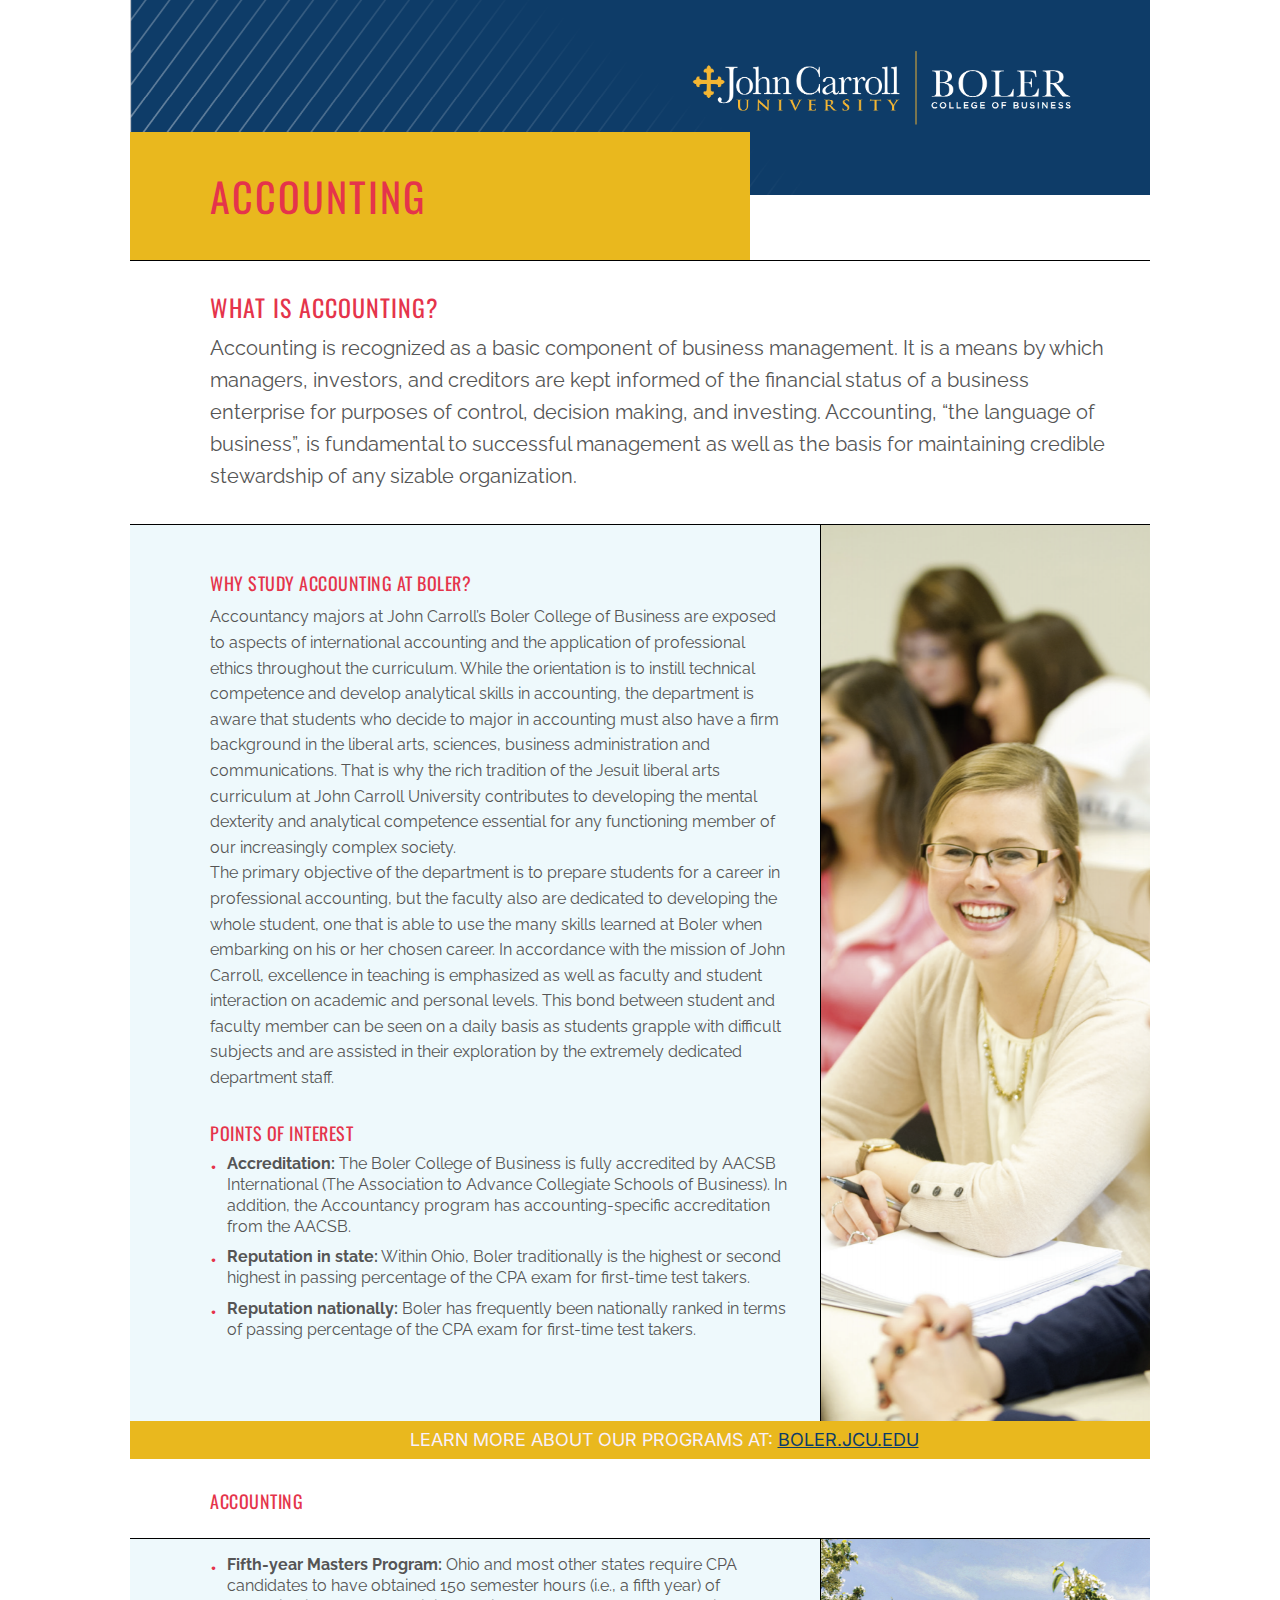
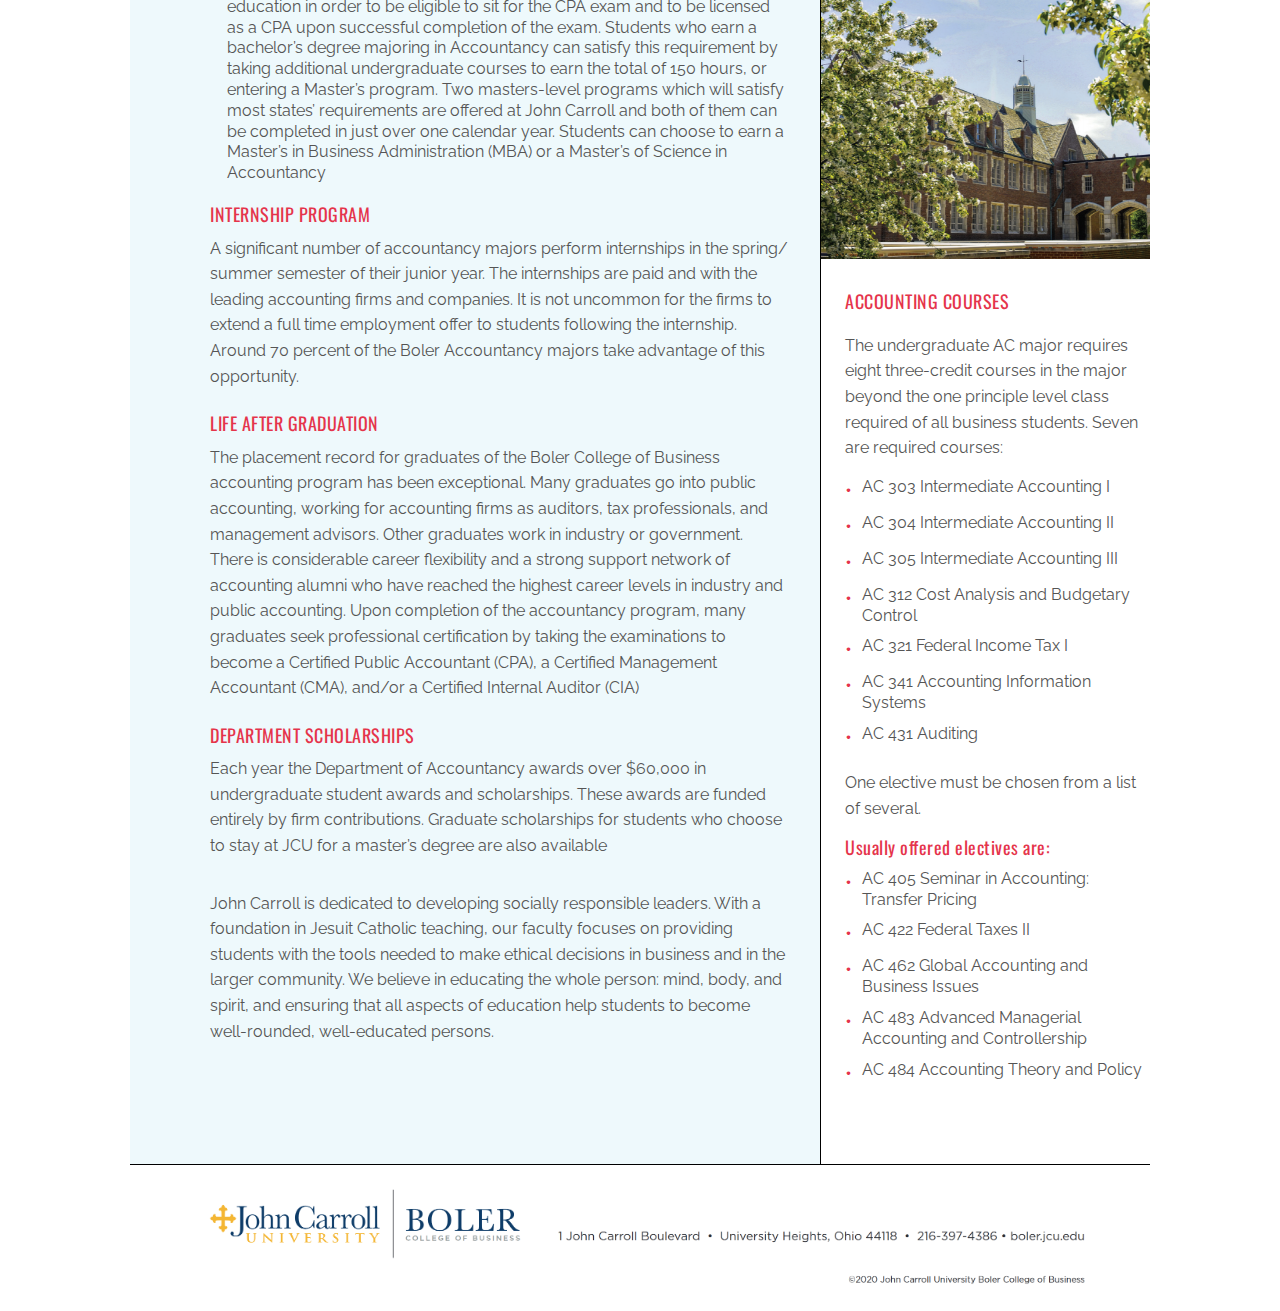
==== accounting.html @ 56999e96 "scott work done" ====
<!DOCTYPE html>
<html lang="en">
<head>
    <meta charset="UTF-8">
    <link rel="stylesheet" href="sass/main.css">
    <title>John Carroll University | Boler College of Business | Accounting</title>
</head>
<body>

<!--Section 0 | Section Header (Logo + Main Navigation)-->
<header class="header">
<!--    <img src="images/jcu-banner.png" alt="Logo" class="logo">-->
    <img src="images/banner-hero.png" alt="Logo" class="logo">
<!--    <nav class="main-nav"></nav>-->

</header>

<!--Section 1 | Section Hero (Hero text box + Hero image box)-->
<section class="section-hero">
    <div class="hero">
        <div class="hero-text-box">
            <h1 class="heading-one letter-space-2">
                ACCOUNTING
            </h1>
        </div>
        <!--    <div class="hero-img-box"></div>-->
    </div>

</section>

<!--Section 2 | Section Intro-->
<section class="section-intro">
    <div class="container pd-tp-32 pd-bm-32 bd-tp-1 bd-bm-1">
        <h2 class="heading-two letter-space-1">
            WHAT IS ACCOUNTING?
        </h2>
        <p class="default-para font-size-20 line-height-16">
            Accounting is recognized as a basic component of business management. It is a means
            by which managers, investors, and creditors are kept informed of the financial status of a
            business enterprise for purposes of control, decision making, and investing. Accounting,
            “the language of business”, is fundamental to successful management as well as the basis
            for maintaining credible stewardship of any sizable organization.
        </p>
    </div>
</section>

<!--Section 3 | Section Features/Overview-->
<section class="section-overview">
    <div class="container display-flex pd-rt-0">
        <div class="container-text-box flex-65p pd-rt-32 pd-bm-80 pd-tp-48 bd-rt-1">
            <h3 class="heading-three letter-space-05">
                WHY STUDY ACCOUNTING AT BOLER?
            </h3>
            <p class="para line-height-16">
                Accountancy majors at John Carroll’s Boler College of Business are exposed to
                aspects of international accounting and the application of professional ethics
                throughout the curriculum. While the orientation is to instill technical competence
                and develop analytical skills in accounting, the department is aware that students
                who decide to major in accounting must also have a firm background in the liberal
                arts, sciences, business administration and communications. That is why the rich
                tradition of the Jesuit liberal arts curriculum at John Carroll University contributes
                to developing the mental dexterity and analytical competence essential for any
                functioning member of our increasingly complex society.
            </p>
            <p class="para line-height-16">
                The primary objective of the department is to prepare students for a career in
                professional accounting, but the faculty also are dedicated to developing the
                whole student, one that is able to use the many skills learned at Boler when
                embarking on his or her chosen career. In accordance with the mission of John
                Carroll, excellence in teaching is emphasized as well as faculty and student interaction on academic and personal levels. This bond between student and faculty
                member can be seen on a daily basis as students grapple with difficult subjects
                and are assisted in their exploration by the extremely dedicated department staff.
            </p>

            <h3 class="heading-three letter-space-05 pd-tp-32">
                POINTS OF INTEREST
            </h3>
           <ul class="unordered-list">
               <li>
                   <span class="list-style">&bull;</span>
                   <p><strong>Accreditation: </strong>The Boler College of Business is fully accredited by AACSB
                       International (The Association to Advance Collegiate Schools of Business).
                       In addition, the Accountancy program has accounting-specific accreditation
                       from the AACSB.
                   </p>
               </li>
               <li><span class="list-style">&bull;</span>
                   <p><strong>Reputation in state:</strong> Within Ohio, Boler traditionally is the highest or second
                       highest in passing percentage of the CPA exam for first-time test takers.</p>
               </li>
               <li><span class="list-style">&bull;</span>
                   <p><strong>Reputation nationally:</strong> Boler has frequently been nationally ranked in terms
                       of passing percentage of the CPA exam for first-time test takers.</p>
               </li>

           </ul>

        </div>
        <div class="container-img-box accounting-1 flex-35p">
<!--            <img src="images/img-1.jpg" alt="boler student" class="overview-img" >-->
        </div>

    </div>
</section>

<section class="section-bar">
    <div class="container">
        <p class="font-size-18 grape-00 upper">Learn More about Our Programs at: 
            <span class="bar-span">
                <a href="https://boler.jcu.edu/" class="page-link">Boler.jcu.edu</a>
            </span>
        </p>
    </div>
</section>

<section class="section-break">
    <div class="container bd-bm-1">
        <h3 class="heading-three letter-space-05 pd-tp-32 pd-bm-16">
Accounting
        </h3>
    </div>
</section>

<!--Section 5-->
<section class="section-overview">
    <div class="container display-flex pd-rt-0 bd-bm-1">
        <div class="container-text-box flex-65p pd-rt-32 pd-bm-96 pd-tp-16 bd-rt-1 ">
          <!--  <h3 class="heading-three letter-space-05">
                WHERE DO ALUMNI GO AFTER GRADUATION?
            </h3>-->
            <ul class="unordered-list">
                <li><span class="list-style">&bull;</span>
                    <p><strong>Fifth-year Masters Program:</strong> Ohio and most other states require CPA
                        candidates to have obtained 150 semester hours (i.e., a fifth year) of
                        education in order to be eligible to sit for the CPA exam and to be licensed
                        as a CPA upon successful completion of the exam. Students who earn a
                        bachelor’s degree majoring in Accountancy can satisfy this requirement by
                        taking additional undergraduate courses to earn the total of 150 hours, or
                        entering a Master’s program. Two masters-level programs which will satisfy
                        most states’ requirements are offered at John Carroll and both of them
                        can be completed in just over one calendar year. Students can choose to
                        earn a Master’s in Business Administration (MBA) or a Master’s of Science
                        in Accountancy</p>
                </li>
            </ul>

              <h3 class="heading-three letter-space-05">
                  INTERNSHIP PROGRAM
              </h3>
            <p class="para line-height-16 mg-bm-24">
                A significant number of accountancy majors perform internships in the spring/
                summer semester of their junior year. The internships are paid and with the
                leading accounting firms and companies. It is not uncommon for the firms to
                extend a full time employment offer to students following the internship. Around
                70 percent of the Boler Accountancy majors take advantage of this opportunity.
            </p>

              <h3 class="heading-three letter-space-05">
                  LIFE AFTER GRADUATION
              </h3>
            <p class="para line-height-16 mg-bm-24">
                The placement record for graduates of the Boler College of Business accounting
                program has been exceptional. Many graduates go into public accounting,
                working for accounting firms as auditors, tax professionals, and management
                advisors. Other graduates work in industry or government. There is considerable
                career flexibility and a strong support network of accounting alumni who have
                reached the highest career levels in industry and public accounting.
                Upon completion of the accountancy program, many graduates seek professional
                certification by taking the examinations to become a Certified Public Accountant
                (CPA), a Certified Management Accountant (CMA), and/or a Certified Internal
                Auditor (CIA)
            </p>
              <h3 class="heading-three letter-space-05">
                  DEPARTMENT SCHOLARSHIPS
              </h3>
            <p class="para line-height-16 mg-bm-32">
                Each year the Department of Accountancy awards over $60,000 in
                undergraduate student awards and scholarships. These awards are funded
                entirely by firm contributions. Graduate scholarships for students who choose
                to stay at JCU for a master’s degree are also available
            </p>


            <p class="para line-height-16 mg-bm-24">
                John Carroll is dedicated to developing socially responsible leaders. With
                a foundation in Jesuit Catholic teaching, our faculty focuses on providing
                students with the tools needed to make ethical decisions in business and
                in the larger community. We believe in educating the whole person: mind,
                body, and spirit, and ensuring that all aspects of education help students to
                become well-rounded, well-educated persons.
            </p>

        </div>
        <div class="container-img-text-box bg-white flex-35p">
            <div class="container-img-box-3">
                <!--            <img src="images/img-1.jpg" alt="boler student" class="overview-img" >-->

            </div>

            <div class="text-container pd-lt-24">
                <h3 class="heading-three letter-space-05 pd-tp-32">
                    ACCOUNTING COURSES
                </h3>
                <br>

                <p class="para line-height-16 mg-bm-16">
                    The undergraduate AC major requires eight
                    three-credit courses in the major beyond the one
                    principle level class required of all business
                    students. Seven are required courses:
                </p>

                <ul class="unordered-list">
                    <li><span class="list-style">&bull;</span>
                        AC 303 Intermediate Accounting I
                    </li>
                    <li><span class="list-style">&bull;</span>
                        AC 304 Intermediate Accounting II
                    </li>
                    <li><span class="list-style">&bull;</span>
                        AC 305 Intermediate Accounting III
                    </li>
                    <li><span class="list-style">&bull;</span>
                        AC 312 Cost Analysis and Budgetary Control
                    </li>
                    <li><span class="list-style">&bull;</span>
                        AC 321 Federal Income Tax I
                    </li>
                    <li><span class="list-style">&bull;</span>
                        AC 341 Accounting Information Systems
                    </li>
                    <li><span class="list-style">&bull;</span>
                        AC 431 Auditing
                    </li>
                </ul>

                <p class="para line-height-16 mg-bm-16">
                    One elective must be chosen from a list
                    of several.
                </p>

                <h3 class="heading-three letter-space-05 text-none">
                    Usually offered electives are:
                </h3>
                <ul class="unordered-list">
                    <li><span class="list-style">&bull;</span>AC 405 Seminar in Accounting: Transfer Pricing</li>
                    <li><span class="list-style">&bull;</span>AC 422 Federal Taxes II</li>
                    <li><span class="list-style">&bull;</span>AC 462 Global Accounting and Business Issues</li>
                    <li><span class="list-style">&bull;</span>AC 483 Advanced Managerial Accounting and
                        Controllership</li>
                    <li><span class="list-style">&bull;</span>AC 484 Accounting Theory and Policy</li>
                </ul>

            </div>



        </div>


    </div>
</section>

<footer class="footer">
    <img src="images/banner-jcu-footer.png" alt="Logo" class="logo">
</footer>


</body>
</html>
---- sass/main.css ----
@import url("https://fonts.googleapis.com/css2?family=Cardo:ital,wght@0,400;0,700;1,400&display=swap");
@import url("https://fonts.googleapis.com/css2?family=Inter:wght@400;500;700&display=swap");
@import url("https://fonts.googleapis.com/css2?family=Lora:ital,wght@0,400;0,700;1,700&display=swap");
@import url("https://fonts.googleapis.com/css2?family=Oswald:wght@300;400;500&display=swap");
@import url("https://fonts.googleapis.com/css2?family=Raleway:wght@400;500;600&display=swap");
.container {
  max-width: 102rem;
  margin: 0 auto;
  padding: 0 3.2rem 0 8rem;
}

* {
  margin: 0;
  padding: 0;
  box-sizing: border-box;
}

html {
  font-size: 62.5%;
}

body {
  font-family: "Inter", sans-serif;
  line-height: 1;
  font-weight: 400;
  color: #555;
}

/*1. GRAY*/
.bg-gray-00 {
  background-color: #f8f9fa;
}

.bg-gray-02 {
  background-color: #e9ecef;
}

.bg-gray-04 {
  background-color: #ced4da;
}

.bg-gray-05 {
  background-color: #adb5bd;
}

.bg-gray-07 {
  background-color: #495057;
}

.bg-gray-09 {
  background-color: #212529;
}

.bg-red-00 {
  background-color: #fff5f5;
}

.bg-red-02 {
  background-color: #ffc9c9;
}

.bg-red-04 {
  background-color: #ff8787;
}

.bg-red-05 {
  background-color: #ff6b6b;
}

.bg-red-07 {
  background-color: #f03e3e;
}

.bg-red-09 {
  background-color: #c92a2a;
}

.bg-pink-00 {
  background-color: #fff0f6;
}

.bg-pink-02 {
  background-color: #fcc2d7;
}

.bg-pink-04 {
  background-color: #f783ac;
}

.bg-pink-05 {
  background-color: #f06595;
}

.bg-pink-07 {
  background-color: #d6336c;
}

.bg-pink-09 {
  background-color: #a61e4d;
}

.bg-grape-00 {
  background-color: #f8f0fc;
}

.bg-grape-02 {
  background-color: #eebefa;
}

.bg-grape-04 {
  background-color: #da77f2;
}

.bg-grape-05 {
  background-color: #cc5de8;
}

.bg-grape-07 {
  background-color: #ae3ec9;
}

.bg-grape-09 {
  background-color: #862e9c;
}

.bg-magenta-00 {
  background-color: #f8f0fc;
}

.bg-magenta-02 {
  background-color: #eebefa;
}

.bg-magenta-04 {
  background-color: #da77f2;
}

.bg-magenta-05 {
  background-color: #cc5de8;
}

.bg-magenta-07 {
  background-color: #ae3ec9;
}

.bg-magenta-09 {
  background-color: #862e9c;
}

.bg-fuchsia-00 {
  background-color: #f8f0fc;
}

.bg-fuchsia-02 {
  background-color: #eebefa;
}

.bg-fuchsia-04 {
  background-color: #da77f2;
}

.bg-fuchsia-05 {
  background-color: #cc5de8;
}

.bg-fuchsia-07 {
  background-color: #ae3ec9;
}

.bg-fuchsia-09 {
  background-color: #862e9c;
}

.bg-violet-00 {
  background-color: #f3f0ff;
}

.bg-violet-02 {
  background-color: #d0bfff;
}

.bg-violet-04 {
  background-color: #9775fa;
}

.bg-violet-05 {
  background-color: #845ef7;
}

.bg-violet-07 {
  background-color: #6D28D9;
}

.bg-violet-09 {
  background-color: #4C1D95;
}

.bg-purple-00 {
  background-color: #f3f0ff;
}

.bg-purple-02 {
  background-color: #d0bfff;
}

.bg-purple-04 {
  background-color: #9775fa;
}

.bg-purple-05 {
  background-color: #845ef7;
}

.bg-purple-07 {
  background-color: #7048e8;
}

.bg-purple-09 {
  background-color: #5f3dc4;
}

.bg-blue-00 {
  background-color: #e7f5ff;
}

.bg-blue-02 {
  background-color: #a5d8ff;
}

.bg-blue-04 {
  background-color: #4dabf7;
}

.bg-blue-05 {
  background-color: #339af0;
}

.bg-blue-07 {
  background-color: #1c7ed6;
}

.bg-blue-09 {
  background-color: #1864ab;
}

.bg-cyan-00 {
  background-color: #e3fafc;
}

.bg-cyan-02 {
  background-color: #99e9f2;
}

.bg-cyan-04 {
  background-color: #3bc9db;
}

.bg-cyan-05 {
  background-color: #22b8cf;
}

.bg-cyan-07 {
  background-color: #1098ad;
}

.bg-cyan-09 {
  background-color: #0b7285;
}

.bg-teal-00 {
  background-color: #e6fcf5;
}

.bg-teal-02 {
  background-color: #96f2d7;
}

.bg-teal-04 {
  background-color: #38d9a9;
}

.bg-teal-05 {
  background-color: #20c997;
}

.bg-teal-07 {
  background-color: #0ca678;
}

.bg-teal-09 {
  background-color: #087f5b;
}

.bg-green-00 {
  background-color: #ebfbee;
}

.bg-green-02 {
  background-color: #b2f2bb;
}

.bg-green-04 {
  background-color: #69db7c;
}

.bg-green-05 {
  background-color: #51cf66;
}

.bg-green-07 {
  background-color: #37b24d;
}

.bg-green-09 {
  background-color: #2b8a3e;
}

.bg-yellow-00 {
  background-color: #fff9db;
}

.bg-yellow-02 {
  background-color: #ffec99;
}

.bg-yellow-04 {
  background-color: #ffd43b;
}

.bg-yellow-05 {
  background-color: #fcc419;
}

.bg-yellow-07 {
  background-color: #f59f00;
}

.bg-yellow-09 {
  background-color: #e67700;
}

.bg-orange-00 {
  background-color: #fff4e6;
}

.bg-orange-02 {
  background-color: #ffd8a8;
}

.bg-orange-04 {
  background-color: #ffa94d;
}

.bg-orange-05 {
  background-color: #ff922b;
}

.bg-orange-07 {
  background-color: #f76707;
}

.bg-orange-09 {
  background-color: #d9480f;
}

.bg-white {
  background-color: #fff;
}

.bg-black {
  background-color: #000;
}

/*1. GRAY*/
.gray-00 {
  color: #f8f9fa;
}

.gray-02 {
  color: #e9ecef;
}

.gray-04 {
  color: #ced4da;
}

.gray-05 {
  color: #adb5bd;
}

.gray-07 {
  color: #495057;
}

.gray-09 {
  color: #212529;
}

.red-00 {
  color: #fff5f5;
}

.red-02 {
  color: #ffc9c9;
}

.red-04 {
  color: #ff8787;
}

.red-05 {
  color: #ff6b6b;
}

.red-07 {
  color: #f03e3e;
}

.red-09 {
  color: #c92a2a;
}

.pink-00 {
  color: #fff0f6;
}

.pink-02 {
  color: #fcc2d7;
}

.pink-04 {
  color: #f783ac;
}

.pink-05 {
  color: #f06595;
}

.pink-07 {
  color: #d6336c;
}

.pink-09 {
  color: #a61e4d;
}

.grape-00 {
  color: #f8f0fc;
}

.grape-02 {
  color: #eebefa;
}

.grape-04 {
  color: #da77f2;
}

.grape-05 {
  color: #cc5de8;
}

.grape-07 {
  color: #ae3ec9;
}

.grape-09 {
  color: #862e9c;
}

.magenta-00 {
  color: #f8f0fc;
}

.magenta-02 {
  color: #eebefa;
}

.magenta-04 {
  color: #da77f2;
}

.magenta-05 {
  color: #cc5de8;
}

.magenta-07 {
  color: #ae3ec9;
}

.magenta-09 {
  color: #862e9c;
}

.fuchsia-00 {
  color: #f8f0fc;
}

.fuchsia-02 {
  color: #eebefa;
}

.fuchsia-04 {
  color: #da77f2;
}

.fuchsia-05 {
  color: #cc5de8;
}

.fuchsia-07 {
  color: #ae3ec9;
}

.fuchsia-09 {
  color: #862e9c;
}

.violet-00 {
  color: #f3f0ff;
}

.violet-02 {
  color: #d0bfff;
}

.violet-04 {
  color: #9775fa;
}

.violet-05 {
  color: #845ef7;
}

.violet-07 {
  color: #6D28D9;
}

.violet-09 {
  color: #4C1D95;
}

.purple-00 {
  color: #f3f0ff;
}

.purple-02 {
  color: #d0bfff;
}

.purple-04 {
  color: #9775fa;
}

.purple-05 {
  color: #845ef7;
}

.purple-07 {
  color: #7048e8;
}

.purple-09 {
  color: #5f3dc4;
}

.blue-00 {
  color: #e7f5ff;
}

.blue-02 {
  color: #a5d8ff;
}

.blue-04 {
  color: #4dabf7;
}

.blue-05 {
  color: #339af0;
}

.blue-07 {
  color: #1c7ed6;
}

.blue-09 {
  color: #1864ab;
}

.cyan-00 {
  color: #e3fafc;
}

.cyan-02 {
  color: #99e9f2;
}

.cyan-04 {
  color: #3bc9db;
}

.cyan-05 {
  color: #22b8cf;
}

.cyan-07 {
  color: #1098ad;
}

.cyan-09 {
  color: #0b7285;
}

.teal-00 {
  color: #e6fcf5;
}

.teal-02 {
  color: #96f2d7;
}

.teal-04 {
  color: #38d9a9;
}

.teal-05 {
  color: #20c997;
}

.teal-07 {
  color: #0ca678;
}

.teal-09 {
  color: #087f5b;
}

.green-00 {
  color: #ebfbee;
}

.green-02 {
  color: #b2f2bb;
}

.green-04 {
  color: #69db7c;
}

.green-05 {
  color: #51cf66;
}

.green-07 {
  color: #37b24d;
}

.green-09 {
  color: #2b8a3e;
}

.yellow-00 {
  color: #fff9db;
}

.yellow-02 {
  color: #ffec99;
}

.yellow-04 {
  color: #ffd43b;
}

.yellow-05 {
  color: #fcc419;
}

.yellow-07 {
  color: #f59f00;
}

.yellow-09 {
  color: #e67700;
}

.orange-00 {
  color: #fff4e6;
}

.orange-02 {
  color: #ffd8a8;
}

.orange-04 {
  color: #ffa94d;
}

.orange-05 {
  color: #ff922b;
}

.orange-07 {
  color: #f76707;
}

.orange-09 {
  color: #d9480f;
}

.bd-rd-05 {
  border-radius: 0.5rem;
}

.bd-rd-10 {
  border-radius: 1rem;
}

.bd-rd-15 {
  border-radius: 1.5rem;
}

.bd-rd-50p {
  border-radius: 50%;
}

.tx-dn-0 {
  text-decoration: none;
}

bd-inside {
  box-shadow: inset 0 0 0 3px #fff;
}

.bd-bm-1 {
  border-bottom: 1px solid black;
}

.bd-tp-1 {
  border-top: 1px solid black;
}

.bd-rt-1 {
  border-right: 1px solid black;
}

.heading-one, .heading-two, .heading-three {
  font-family: "Oswald", sans-serif;
  color: #e5344b;
  line-height: 1.2;
  text-transform: uppercase;
  font-weight: normal;
}

.heading-one {
  margin-top: -6.4rem;
  font-size: 4rem;
  background-color: #e9b81e;
  display: inline-block;
  width: 62rem;
  padding: 4rem 0 4rem 8rem;
}

.heading-two {
  font-size: 2.4rem;
  margin-bottom: 1rem;
}

.heading-three {
  font-size: 1.8rem;
  margin-bottom: 1rem;
}

.display-block {
  display: block;
}

.display-i-block {
  display: inline-block;
}

/*
.grid {
  display: grid;
  gap: 9.6rem; //applies both to row and column
}*/
.grid {
  display: grid;
  column-gap: 6.4rem;
  row-gap: 9.6rem;
}

.grid--2-cols {
  grid-template-columns: repeat(2, 1fr);
}

.grid--3-cols {
  grid-template-columns: repeat(3, 1fr);
}

.grid--4-cols {
  grid-template-columns: repeat(4, 1fr);
}

.grid-center-v {
  align-items: center;
}

.grid-self-center {
  align-self: center;
}

.display-flex {
  display: flex;
}

.flex-space-between {
  justify-content: space-between;
}

.flex-order-0 {
  order: 0;
}

.flex-order-1 {
  order: 1;
}

.flex-order-neg-1 {
  order: -1;
}

.flex-70p {
  flex-basis: 70%;
}

.flex-65p {
  flex-basis: 65%;
}

.flex-60p {
  flex-basis: 60%;
}

.flex-50p {
  flex-basis: 50%;
}

.flex-40p {
  flex-basis: 40%;
}

.flex-35p {
  flex-basis: 35%;
}

.flex-30p {
  flex-basis: 30%;
}

.flex-center-v {
  align-items: center;
}

.flex-center-h {
  justify-content: center;
}

.display-flex-center-both {
  display: flex;
  align-items: center;
  justify-content: center;
}

.wd-100p {
  width: 100%;
}

.wd-90p {
  width: 90%;
}

.wd-80p {
  width: 80%;
}

.wd-70p {
  width: 70%;
}

.wd-60p {
  width: 60%;
}

.wd-50p {
  width: 50%;
}

.wd-40p {
  width: 40%;
}

.wd-35p {
  width: 35%;
}

.wd-30p {
  width: 30%;
}

.wd-0 {
  width: 0;
}

.wd-2 {
  width: 0.2rem;
}

.wd-4 {
  width: 0.4rem;
}

.wd-8 {
  width: 0.8rem;
}

.wd-12 {
  width: 1.2rem;
}

.wd-16 {
  width: 1.6rem;
}

.wd-24 {
  width: 2.4rem;
}

.wd-32 {
  width: 3.2rem;
}

.wd-48 {
  width: 4.8rem;
}

.wd-64 {
  width: 6.4rem;
}

.wd-80 {
  width: 8rem;
}

.wd-96 {
  width: 9.6rem;
}

.wd-120 {
  width: 12rem;
}

.wd-160 {
  width: 16rem;
}

.wd-240 {
  width: 24rem;
}

.wd-320 {
  width: 32rem;
}

.wd-480 {
  width: 48rem;
}

.wd-640 {
  width: 64rem;
}

.wd-800 {
  width: 80rem;
}

.wd-960 {
  width: 96rem;
}

.mg-center {
  margin: 0 auto;
}

.ht-0 {
  height: 0;
}

.ht-2 {
  height: 0.2rem;
}

.ht-4 {
  height: 0.4rem;
}

.ht-8 {
  height: 0.8rem;
}

.ht-12 {
  height: 1.2rem;
}

.ht-16 {
  height: 1.6rem;
}

.ht-24 {
  height: 2.4rem;
}

.ht-32 {
  height: 3.2rem;
}

.ht-48 {
  height: 4.8rem;
}

.ht-64 {
  height: 6.4rem;
}

.ht-80 {
  height: 8rem;
}

.ht-96 {
  height: 9.6rem;
}

.page-link:link,
.page-link:visited {
  color: #0e3c68;
}

/*FONT SIZE SYSTEM (px)
10 / 12 / 14 / 16 / 18 / 20 / 24 / 30 / 36 / 44 / 52 / 62 / 74 / 86 / 98*/
.font-size-10 {
  font-size: 1rem;
}

.font-size-12 {
  font-size: 1.2rem;
}

.font-size-14 {
  font-size: 1.4rem !important;
}

.font-size-16 {
  font-size: 1.6rem;
}

.font-size-18 {
  font-size: 1.8rem;
}

.font-size-20 {
  font-size: 2rem;
}

.font-size-24 {
  font-size: 2.4rem;
}

.font-size-30 {
  font-size: 3rem;
}

.font-size-36 {
  font-size: 3.6rem;
}

.font-size-44 {
  font-size: 4.4rem;
}

.font-size-52 {
  font-size: 5.2rem;
}

.font-size-62 {
  font-size: 6.2rem;
}

.font-size-74 {
  font-size: 7.4rem;
}

.font-weight-300 {
  font-weight: 300;
}

.font-weight-400 {
  font-weight: 400;
}

.font-weight-500 {
  font-weight: 500;
}

.font-weight-600 {
  font-weight: 600;
}

.font-weight-700 {
  font-weight: 700;
}

.line-height-10 {
  line-height: 1;
}

.line-height-11 {
  line-height: 1.1;
}

.line-height-12 {
  line-height: 1.2;
}

.line-height-13 {
  line-height: 1.3;
}

.line-height-14 {
  line-height: 1.4;
}

.line-height-16 {
  line-height: 1.6;
}

.line-height-17 {
  line-height: 1.7;
}

.line-height-18 {
  line-height: 1.8;
}

.letter-space-05 {
  letter-spacing: 0.5px;
}

.letter-space-075 {
  letter-spacing: 0.75px;
}

.letter-space-1 {
  letter-spacing: 1px;
}

.letter-space-2 {
  letter-spacing: 2px;
}

.letter-space-3 {
  letter-spacing: 3px;
}

.letter-space-4 {
  letter-spacing: 4px;
}

.text-center {
  text-align: center;
}

.text-left {
  text-align: left;
}

.text-right {
  text-align: right;
}

.text-justify {
  text-align: justify;
}

.upper {
  text-transform: uppercase;
}

.lower {
  text-transform: lowercase;
}

.capitalize {
  text-transform: capitalize;
}

.text-none {
  text-transform: none;
}

.default-para {
  font-family: "Raleway", sans-serif;
}

.para {
  font-family: "Raleway", sans-serif;
  font-size: 1.6rem;
}

.unordered-list {
  font-family: "Raleway", sans-serif;
  list-style: none;
  font-size: 1.6rem;
  line-height: 1.3;
  margin-bottom: 2rem;
}

.unordered-list li {
  margin-bottom: 1rem;
  display: flex;
}

.list-style {
  font-size: 2rem;
  padding-right: 1rem;
  color: #e5344b;
}

.quote {
  color: #e5344b !important;
  font-size: 4.4rem !important;
  line-height: 0.7 !important;
}

/*SPACING SYSTEM (px)
2 / 4 / 8 / 12 / 16 / 24 / 32 / 48 / 64 / 80 / 96 / 128*/
.gap-0 {
  gap: 0;
}

.gap-2 {
  gap: 0.2rem;
}

.gap-4 {
  gap: 0.4rem;
}

.gap-8 {
  gap: 0.8rem;
}

.gap-12 {
  gap: 1.2rem;
}

.gap-16 {
  gap: 1.6rem;
}

.gap-24 {
  gap: 2.4rem;
}

.gap-32 {
  gap: 3.2rem;
}

.gap-48 {
  gap: 4.8rem;
}

.gap-64 {
  gap: 6.4rem;
}

.gap-80 {
  gap: 8rem;
}

.gap-96 {
  gap: 9.6rem;
}

/*
\\mg margin This apply to all sides top, bottom, right and left
*/
.mg-0 {
  margin: 0;
}

.mg-2 {
  margin: 0.2rem;
}

.mg-4 {
  margin: 0.4rem;
}

.mg-8 {
  margin: 0.8rem;
}

.mg-12 {
  margin: 1.2rem;
}

.mg-16 {
  margin: 1.6rem;
}

.mg-24 {
  margin: 2.4rem;
}

.mg-32 {
  margin: 3.2rem;
}

.mg-48 {
  margin: 4.8rem;
}

.mg-64 {
  margin: 6.4rem;
}

.mg-80 {
  margin: 8rem;
}

.mg-96 {
  margin: 9.6rem;
}

\\mg-rt margin-right .mg-rt-0 {
  margin-right: 0;
}

.mg-rt-2 {
  margin-right: 0.2rem;
}

.mg-rt-4 {
  margin-right: 0.4rem;
}

.mg-rt-8 {
  margin-right: 0.8rem;
}

.mg-rt-12 {
  margin-right: 1.2rem;
}

.mg-rt-16 {
  margin-right: 1.6rem;
}

.mg-rt-24 {
  margin-right: 2.4rem;
}

.mg-rt-32 {
  margin-right: 3.2rem;
}

.mg-rt-48 {
  margin-right: 4.8rem;
}

.mg-rt-64 {
  margin-right: 6.4rem;
}

.mg-rt-80 {
  margin-right: 8rem;
}

.mg-rt-96 {
  margin-right: 9.6rem;
}

\\mg-lt margin-left .mg-lt-0 {
  margin-left: 0;
}

.mg-lt-2 {
  margin-left: 0.2rem;
}

.mg-lt-4 {
  margin-left: 0.4rem;
}

.mg-lt-8 {
  margin-left: 0.8rem;
}

.mg-lt-12 {
  margin-left: 1.2rem;
}

.mg-lt-16 {
  margin-left: 1.6rem;
}

.mg-lt-24 {
  margin-left: 2.4rem;
}

.mg-lt-32 {
  margin-left: 3.2rem;
}

.mg-lt-48 {
  margin-left: 4.8rem;
}

.mg-lt-64 {
  margin-left: 6.4rem;
}

.mg-lt-80 {
  margin-left: 8rem;
}

.mg-lt-96 {
  margin-left: 9.6rem;
}

\\mg-tp margin-top .mg-tp-0 {
  margin-top: 0;
}

.mg-tp-2 {
  margin-top: 0.2rem;
}

.mg-tp-4 {
  margin-top: 0.4rem;
}

.mg-tp-8 {
  margin-top: 0.8rem;
}

.mg-tp-12 {
  margin-top: 1.2rem;
}

.mg-tp-16 {
  margin-top: 1.6rem;
}

.mg-tp-24 {
  margin-top: 2.4rem;
}

.mg-tp-32 {
  margin-top: 3.2rem;
}

.mg-tp-48 {
  margin-top: 4.8rem;
}

.mg-tp-64 {
  margin-top: 6.4rem;
}

.mg-tp-80 {
  margin-top: 8rem;
}

.mg-tp-96 {
  margin-top: 9.6rem;
}

\\mg-bm margin-bottom .mg-bm-0 {
  margin-bottom: 0;
}

.mg-bm-2 {
  margin-bottom: 0.2rem;
}

.mg-bm-4 {
  margin-bottom: 0.4rem;
}

.mg-bm-8 {
  margin-bottom: 0.8rem;
}

.mg-bm-12 {
  margin-bottom: 1.2rem;
}

.mg-bm-16 {
  margin-bottom: 1.6rem;
}

.mg-bm-24 {
  margin-bottom: 2.4rem;
}

.mg-bm-32 {
  margin-bottom: 3.2rem;
}

.mg-bm-48 {
  margin-bottom: 4.8rem;
}

.mg-bm-64 {
  margin-bottom: 6.4rem;
}

.mg-bm-80 {
  margin-bottom: 8rem;
}

.mg-bm-96 {
  margin-bottom: 9.6rem;
}

/*
\\pd padding This applies to all sides top, bottom, right and left
*/
.pd-0 {
  padding: 0;
}

.pd-2 {
  padding: 0.2rem;
}

.pd-4 {
  padding: 0.4rem;
}

.pd-8 {
  padding: 0.8rem;
}

.pd-12 {
  padding: 1.2rem;
}

.pd-16 {
  padding: 1.6rem;
}

.pd-24 {
  padding: 2.4rem;
}

.pd-32 {
  padding: 3.2rem;
}

.pd-48 {
  padding: 4.8rem;
}

.pd-64 {
  padding: 6.4rem;
}

.pd-80 {
  padding: 8rem;
}

.pd-96 {
  padding: 9.6rem;
}

\\pd-rt padding-right .pd-rt-0 {
  padding-right: 0;
}

.pd-rt-2 {
  padding-right: 0.2rem;
}

.pd-rt-4 {
  padding-right: 0.4rem;
}

.pd-rt-8 {
  padding-right: 0.8rem;
}

.pd-rt-12 {
  padding-right: 1.2rem;
}

.pd-rt-16 {
  padding-right: 1.6rem;
}

.pd-rt-24 {
  padding-right: 2.4rem;
}

.pd-rt-32 {
  padding-right: 3.2rem;
}

.pd-rt-48 {
  padding-right: 4.8rem;
}

.pd-rt-64 {
  padding-right: 6.4rem;
}

.pd-rt-80 {
  padding-right: 8rem;
}

.pd-rt-96 {
  padding-right: 9.6rem;
}

\\pd-lt padding-left .pd-lt-0 {
  padding-left: 0;
}

.pd-lt-2 {
  padding-left: 0.2rem;
}

.pd-lt-4 {
  padding-left: 0.4rem;
}

.pd-lt-8 {
  padding-left: 0.8rem;
}

.pd-lt-12 {
  padding-left: 1.2rem;
}

.pd-lt-16 {
  padding-left: 1.6rem;
}

.pd-lt-24 {
  padding-left: 2.4rem;
}

.pd-lt-32 {
  padding-left: 3.2rem;
}

.pd-lt-48 {
  padding-left: 4.8rem;
}

.pd-lt-64 {
  padding-left: 6.4rem;
}

.pd-lt-80 {
  padding-left: 8rem;
}

.pd-lt-96 {
  padding-left: 9.6rem;
}

\\pd-tp padding-top .pd-tp-0 {
  padding-top: 0;
}

.pd-tp-2 {
  padding-top: 0.2rem;
}

.pd-tp-4 {
  padding-top: 0.4rem;
}

.pd-tp-8 {
  padding-top: 0.8rem;
}

.pd-tp-12 {
  padding-top: 1.2rem;
}

.pd-tp-16 {
  padding-top: 1.6rem;
}

.pd-tp-24 {
  padding-top: 2.4rem;
}

.pd-tp-32 {
  padding-top: 3.2rem;
}

.pd-tp-48 {
  padding-top: 4.8rem;
}

.pd-tp-64 {
  padding-top: 6.4rem;
}

.pd-tp-80 {
  padding-top: 8rem;
}

.pd-tp-96 {
  padding-top: 9.6rem;
}

\\pd-bm padding-bottom .pd-bm-0 {
  padding-bottom: 0;
}

.pd-bm-2 {
  padding-bottom: 0.2rem;
}

.pd-bm-4 {
  padding-bottom: 0.4rem;
}

.pd-bm-8 {
  padding-bottom: 0.8rem;
}

.pd-bm-12 {
  padding-bottom: 1.2rem;
}

.pd-bm-16 {
  padding-bottom: 1.6rem;
}

.pd-bm-24 {
  padding-bottom: 2.4rem;
}

.pd-bm-32 {
  padding-bottom: 3.2rem;
}

.pd-bm-48 {
  padding-bottom: 4.8rem;
}

.pd-bm-64 {
  padding-bottom: 6.4rem;
}

.pd-bm-80 {
  padding-bottom: 8rem;
}

.pd-bm-96 {
  padding-bottom: 9.6rem;
}

/*******************************/
/**HEADER**/
/*******************************/
.header, .footer {
  max-width: 102rem;
  margin: 0 auto;
}

.logo {
  width: 100%;
}

/*******************************/
/**NAVIGATION**/
/*******************************/
.main-nav-link:link,
.main-nav-link:visited {
  display: inline-block;
  text-decoration: none;
  color: #333;
  font-weight: 500;
  font-size: 1.8rem;
  transition: all 0.3s;
}

.main-nav-link:hover,
.main-nav-link:active {
  color: #cf711f;
}

.main-nav-link.nav-cta:link,
.main-nav-link.nav-cta:visited {
  padding: 1.2rem 2.4rem;
  border-radius: 9px;
  color: #fff;
  background-color: #e67e22;
}

.main-nav-link.nav-cta:hover,
.main-nav-link.nav-cta:active {
  background-color: #cf711f;
}

.hero {
  max-width: 102rem;
  margin: 0 auto;
}

.hero-2 {
  max-width: 130rem;
  margin: 0 auto;
  padding: 0 3.2rem;
}

.para-2 {
  font-family: "Cardo", serif;
  font-style: italic;
  margin-top: 3.2rem;
}

.para-3 {
  font-family: "Cardo", serif;
  margin-top: 3.2rem;
  font-weight: bold;
}

.heading-primary {
  font-weight: 700;
  line-height: 1.3;
}

.hero-description {
  font-size: 2rem;
  line-height: 1.6;
  margin-bottom: 4.8rem;
}

.btn:link,
.btn:visited {
  display: inline-block;
  text-decoration: none;
  font-size: 2rem;
  font-weight: 600;
  padding: 1.6rem 3.2rem;
  border-radius: 9px;
  transition: background-color 0.3s;
}

.btn-full:link,
.btn-full:visited {
  color: #fff;
  background-color: #e67e22;
}

.btn-full:hover,
.btn-full:active {
  background-color: #cf711f;
}

.btn-outline:link,
.btn-outline:visited {
  background-color: #fff;
  color: #555;
}

.btn-outline:hover,
.btn-outline:active {
  background-color: #fdf2e9;
  /*Trick to add border inside*/
  box-shadow: inset 0 0 0 3px #fff;
}

.hero-img {
  width: 100%;
  border-radius: 2rem;
  width: 24rem;
}

.delivered-meals {
  display: flex;
}

.delivered-imgs {
  display: flex;
}

.delivered-imgs img {
  height: 6.4rem;
  width: 6.4rem;
  border-radius: 50%;
}

.section-bar {
  width: 102rem;
  margin: 0 auto;
  background-color: #e9b81e;
  text-align: center;
  padding: 1rem;
  margin-top: -2rem;
  position: relative;
  z-index: 10;
}

.bar-span {
  text-transform: uppercase;
  font-size: 1.8rem;
  color: #0e3c68;
}

.content-3 {
  height: 40rem;
}

.img-box {
  /* width: 32rem;
   height: 100%;
   background-image: url("../images/overview-3.png");
   background-size: cover;
   background-position: center;*/
}

.overview-img {
  width: 100%;
  z-index: 9;
}

.section-overview .container {
  background-color: #eef9fc;
  padding-right: 0;
}

.container-img-box {
  background-size: cover;
  background-position: center;
}

.supply-chain-1 {
  background-image: url("../images/img-1.jpg");
}

.finance-img {
  background-image: url("../images/finance-img-1.png");
}

.financial-planning-img {
  background-image: url("../images/financial-planning-1.png");
}

.economics-img {
  background-image: url("../images/economics-1.png");
}

.international-img {
  background-image: url("../images/international-1.png");
}

.marketing-1 {
  background-image: url("../images/marketing-1.png");
}

.accounting-1 {
  background-image: url("../images/accounting-1.png");
}

.mhr-1 {
  background-image: url("../images/mhr-1.png");
}

.container-img-box-2 {
  height: 32rem;
  background-image: url("../images/img-2.png");
  background-size: cover;
}

.container-img-box-3 {
  height: 32rem;
  background-image: url("../images/accounting-2.png");
  background-size: cover;
}

.container-img-box-4 {
  height: 32rem;
  background-image: url("../images/mhr-2.png");
  background-size: cover;
}

.color-highlight {
  color: #093f68;
}

.back-img {
  width: 114%;
  margin-left: -8rem;
  margin-bottom: 3.2rem;
}

/*# sourceMappingURL=main.css.map */
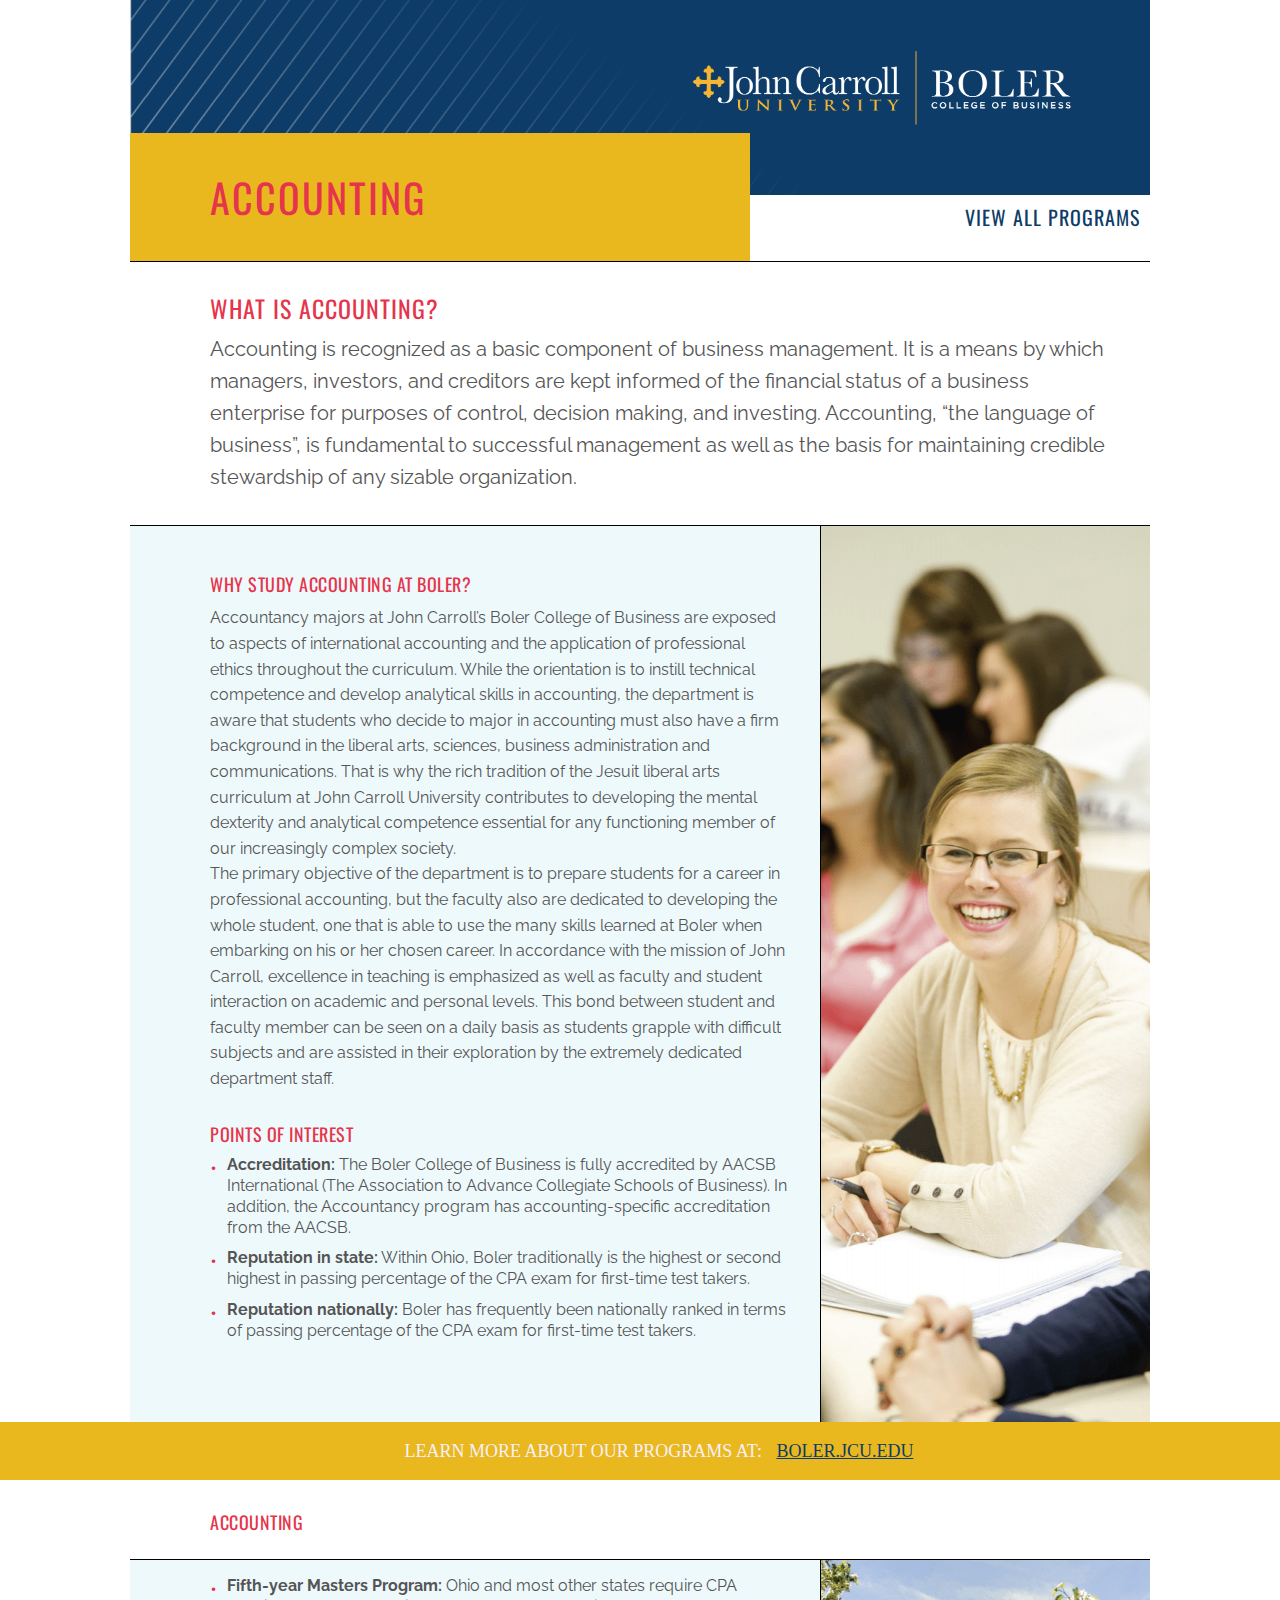
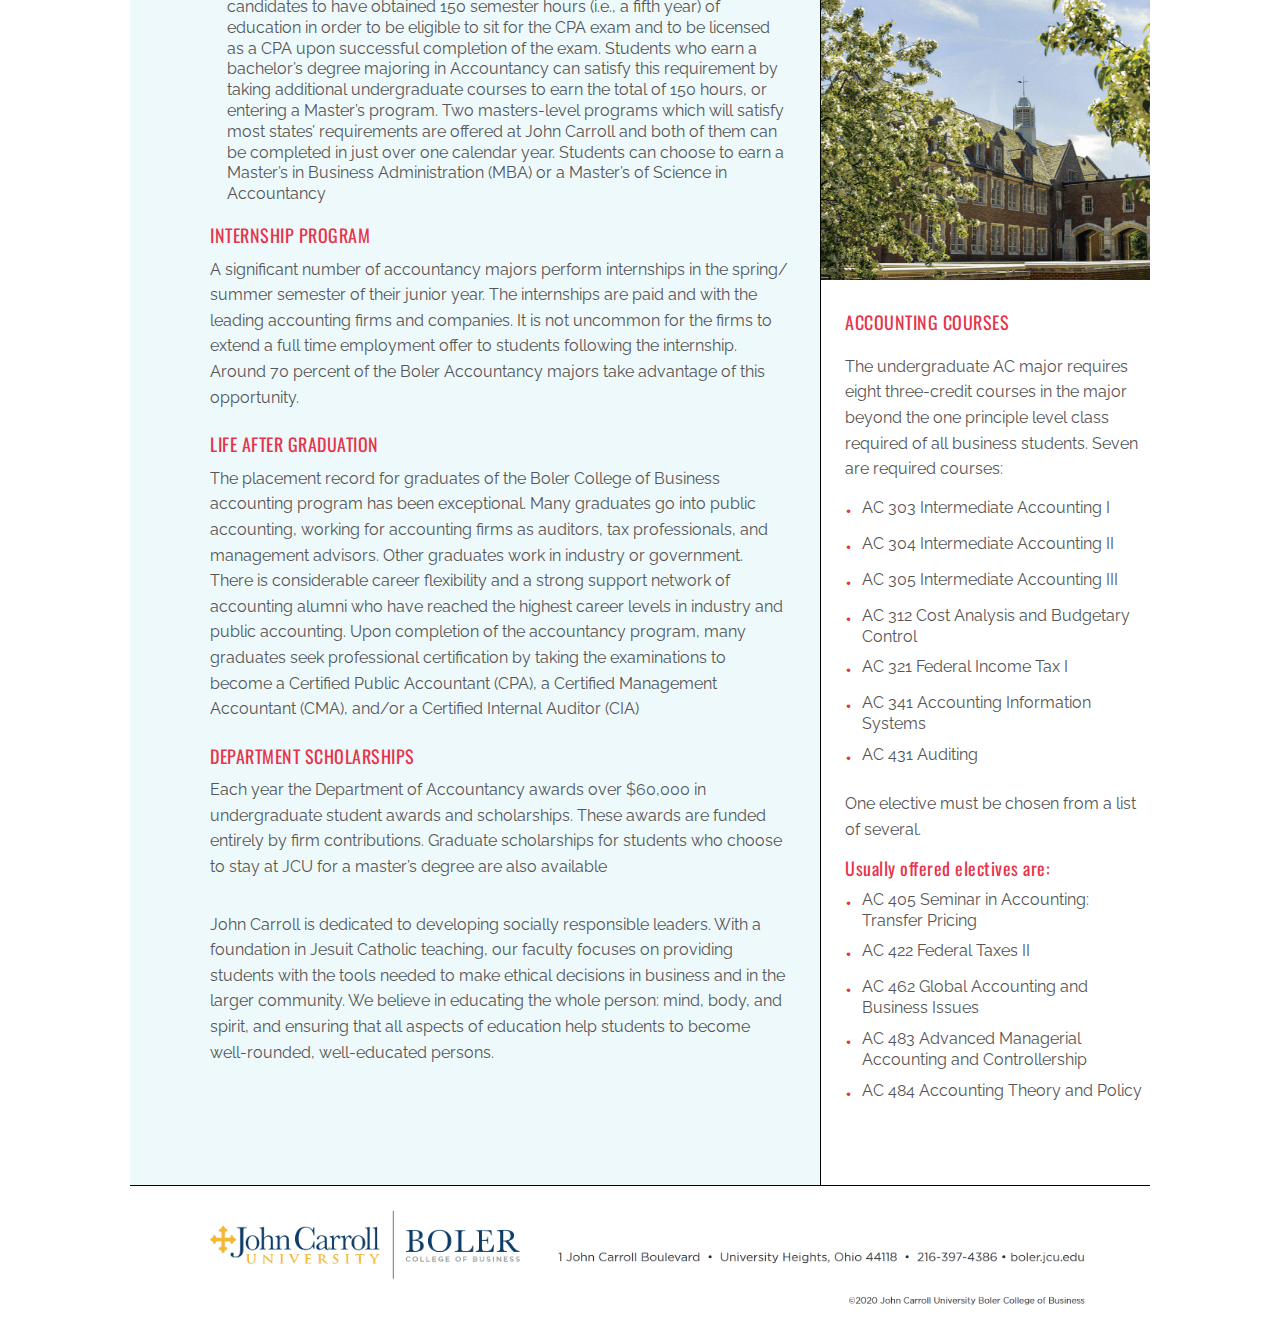
==== commit 693c17c1: "responsive design" ====
--- a/accounting.html
+++ b/accounting.html
@@ -2,7 +2,10 @@
 <html lang="en">
 <head>
     <meta charset="UTF-8">
+    <meta name="viewport" content="width=device-width, initial-scale=1.0">
     <link rel="stylesheet" href="sass/main.css">
+    <link rel="stylesheet" href="css/queries.css">
+
     <title>John Carroll University | Boler College of Business | Accounting</title>
 </head>
 <body>
@@ -10,18 +13,28 @@
 <!--Section 0 | Section Header (Logo + Main Navigation)-->
 <header class="header">
 <!--    <img src="images/jcu-banner.png" alt="Logo" class="logo">-->
-    <img src="images/banner-hero.png" alt="Logo" class="logo">
-<!--    <nav class="main-nav"></nav>-->
+    <a href="https://boler.jcu.edu/">
+        <img src="images/banner-hero.png" alt="Logo" class="logo">
+    </a>
+    <a href="https://boler.jcu.edu/">
+        <img src="images/banner-hero-small.png" alt="Logo" class="logo-small">
+    </a>
+    <!--    <nav class="main-nav"></nav>-->
 
 </header>
 
 <!--Section 1 | Section Hero (Hero text box + Hero image box)-->
 <section class="section-hero">
-    <div class="hero">
+    <div class="hero display-flex flex-space-between">
         <div class="hero-text-box">
             <h1 class="heading-one letter-space-2">
                 ACCOUNTING
             </h1>
+        </div>
+        <div class="programs">
+            <span>
+                <a href="index.html" class="page-link all-programs font-size-20">VIEW ALL PROGRAMS</a>
+            </span>
         </div>
         <!--    <div class="hero-img-box"></div>-->
     </div>
@@ -123,7 +136,7 @@
 
 <!--Section 5-->
 <section class="section-overview">
-    <div class="container display-flex pd-rt-0 bd-bm-1">
+    <div class="container courses-container display-flex pd-rt-0 bd-bm-1">
         <div class="container-text-box flex-65p pd-rt-32 pd-bm-96 pd-tp-16 bd-rt-1 ">
           <!--  <h3 class="heading-three letter-space-05">
                 WHERE DO ALUMNI GO AFTER GRADUATION?
@@ -197,7 +210,7 @@
 
             </div>
 
-            <div class="text-container pd-lt-24">
+            <div class="text-container courses-list pd-lt-24">
                 <h3 class="heading-three letter-space-05 pd-tp-32">
                     ACCOUNTING COURSES
                 </h3>
@@ -263,6 +276,7 @@
 
 <footer class="footer">
     <img src="images/banner-jcu-footer.png" alt="Logo" class="logo">
+    <img src="images/banner-jcu-footer-small.png" alt="Logo" class="logo-small">
 </footer>
 
 
--- a/sass/main.css
+++ b/sass/main.css
@@ -1,6 +1,3 @@
-@import url("https://fonts.googleapis.com/css2?family=Cardo:ital,wght@0,400;0,700;1,400&display=swap");
-@import url("https://fonts.googleapis.com/css2?family=Inter:wght@400;500;700&display=swap");
-@import url("https://fonts.googleapis.com/css2?family=Lora:ital,wght@0,400;0,700;1,700&display=swap");
 @import url("https://fonts.googleapis.com/css2?family=Oswald:wght@300;400;500&display=swap");
 @import url("https://fonts.googleapis.com/css2?family=Raleway:wght@400;500;600&display=swap");
 .container {
@@ -17,10 +14,11 @@
 
 html {
   font-size: 62.5%;
+  text-rendering: optimizeLegibility;
+  overflow-x: hidden;
 }
 
 body {
-  font-family: "Inter", sans-serif;
   line-height: 1;
   font-weight: 400;
   color: #555;
@@ -758,7 +756,7 @@
   background-color: #e9b81e;
   display: inline-block;
   width: 62rem;
-  padding: 4rem 0 4rem 8rem;
+  padding: 4rem 1rem 4rem 8rem;
 }
 
 .heading-two {
@@ -1042,7 +1040,22 @@
 
 .page-link:link,
 .page-link:visited {
+  display: inline-block;
+  padding: 1rem;
   color: #0e3c68;
+  transition: all 0.4s;
+}
+
+.page-link:hover,
+.page-link:active {
+  color: #e5344b;
+}
+
+.all-programs:link,
+.all-programs:visited {
+  text-decoration: none;
+  font-family: "Oswald", sans-serif;
+  letter-spacing: 1px;
 }
 
 /*FONT SIZE SYSTEM (px)
@@ -1786,6 +1799,11 @@
 }
 
 .logo {
+  width: 100%;
+}
+
+.logo-small {
+  display: none;
   width: 100%;
 }
 
@@ -1910,8 +1928,6 @@
 }
 
 .section-bar {
-  width: 102rem;
-  margin: 0 auto;
   background-color: #e9b81e;
   text-align: center;
   padding: 1rem;
--- a/css/queries.css
+++ b/css/queries.css
@@ -0,0 +1,164 @@
+
+/* Big tablets to 1200px: width smaller than the 1140px row*/
+@media only screen and (max-width: 1200px) {
+
+    .header, .footer {
+        /*width: 100%;*/
+        /*padding: 0 2%;*/
+      /*  padding-left: 2%;
+        padding-right: 2%;*/
+    }
+
+    .hero {
+        /*width: 100%;*/
+        /*padding: 0 2%;*/
+   /*     padding-left: 2%;
+        padding-right: 2%;*/
+    }
+
+  .container {
+      /*width: 100%;*/
+     /*padding-left: 2%;*/
+     /* padding-right: 2%;*/
+  }
+    
+}
+
+/* Small tablets to big tablets: from 768px to 1023px*/
+@media only screen and (max-width: 1023px) {
+
+    html {
+        font-size: 56.25%;
+    }
+
+    .container {
+        padding-left: 4rem;
+        padding-right: 1.6rem;
+    }
+
+    .default-para {
+        font-size: 1.8rem;
+    }
+
+    .heading-one {
+        padding: 3rem 1rem 3rem 4rem;
+        margin-top: -5.4rem;
+    }
+
+
+}
+
+
+/* Small phones to small tablets: from 481px to 767px*/
+@media only screen and (max-width: 767px) {
+
+.header .logo {
+    display: none;
+}
+
+    .header .logo-small {
+        display: block;
+    }
+
+    .footer .logo {
+        display: none;
+    }
+
+    .footer .logo-small{
+        display: block;
+    }
+
+    .hero {
+        flex-direction: column;
+    }
+    .heading-one {
+        padding: 2rem .5rem 2rem 3rem;
+        margin-top: -3.4rem;
+        width: 100%;
+    }
+
+    .programs {
+        padding: 1rem 2rem 1.6rem 3rem;
+        align-self: flex-end;
+    }
+
+
+    .container-text-box {
+        flex-basis: 100%;
+        border: none;
+    }
+
+    .container-img-box {
+        display: none;
+    }
+
+    .section-bar p{
+        font-size: 1.6rem;
+    }
+
+    .bar-span {
+        font-size: 1.6rem;
+    }
+
+    .courses-container {
+        flex-direction: column-reverse;
+    }
+
+    .courses-list {
+        width: 80%;
+        margin: 0 auto;
+        padding-bottom: 2rem;
+    }
+
+
+}
+
+/* Small phones: from 0 to 480px*/
+@media only screen and (max-width: 480px) {
+
+    .heading-one {
+        font-size: 2.4rem;
+        margin-top: -2.4rem;
+    }
+
+    .programs span a{
+        font-size: 1.6rem;
+    }
+
+    .heading-two {
+        font-size: 2rem;
+    }
+
+    .heading-three{
+        font-size: 1.6rem;
+        line-height: 1.3;
+    }
+
+    .container {
+        padding-left: 2rem;
+        padding-right: 1.2rem;
+    }
+
+    .default-para {
+        font-size: 1.6rem;
+    }
+
+    .para {
+        font-size: 1.5rem;
+    }
+
+    .section-bar p{
+        font-size: 1.5rem;
+    }
+
+    .bar-span {
+        font-size: 1.5rem;
+    }
+
+    .courses-list {
+        width: 90%;
+        padding-bottom: 1.2rem;
+    }
+
+
+}